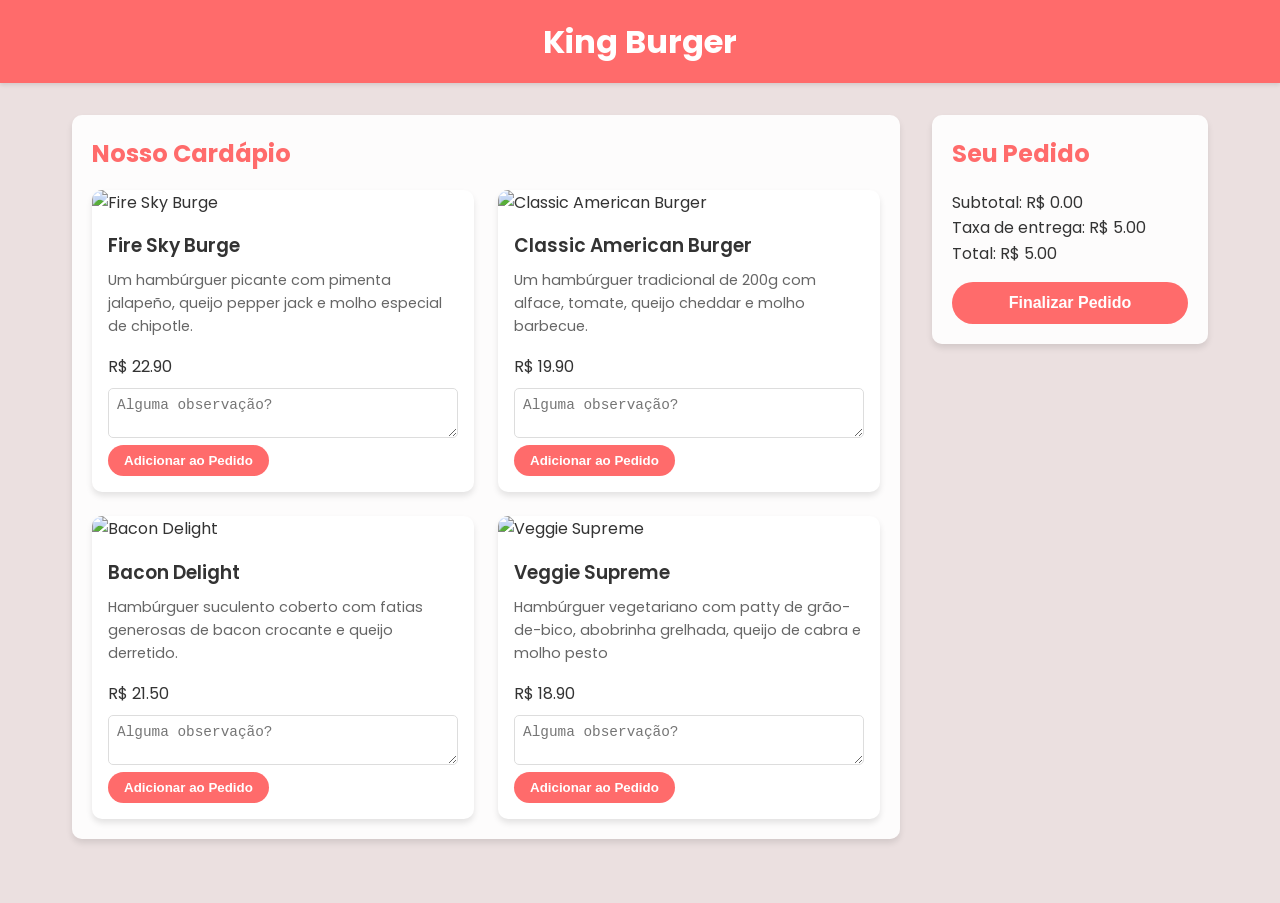
==== index.html @ a8a8c972 "atualização" ====
<!DOCTYPE html>
<html lang="pt-BR">
<head>
    <meta charset="UTF-8">
    <meta name="viewport" content="width=device-width, initial-scale=1.0">
    <title>King Burger - A melhor hamburgueria do Rio de Janeiro</title>
    <link rel="stylesheet" href="styles.css">
    <link href="https://fonts.googleapis.com/css2?family=Poppins:wght@300;400;600&display=swap" rel="stylesheet">
</head>
<body>
    <header>
        <h1>King Burger</h1>
    </header>
    <div class="container">
        <main>
            <section id="menu">
                <h2>Nosso Cardápio</h2>
                <div id="lanche-lista">
                    
                </div>
            </section>
        </main>
        <aside>
            <section id="pedido">
                <h2>Seu Pedido</h2>
                <ul id="pedido-lista"></ul>
                <p>Subtotal: R$ <span id="subtotal">0.00</span></p>
                <p>Taxa de entrega: R$ 5.00</p>
                <p>Total: R$ <span id="total">0.00</span></p>
                <button id="finalizar-pedido">Finalizar Pedido</button>
            </section>
        </aside>
    </div>

    <div id="modal" class="modal">
        <div class="modal-content">
            <h2>Confirmar Pedido</h2>
            <div id="modal-pedido-lista"></div>
            <p>Subtotal: R$ <span id="modal-subtotal">0.00</span></p>
            <p>Taxa de entrega: R$ 5.00</p>
            <p>Total: R$ <span id="modal-total">0.00</span></p>
    
            <label for="endereco">Endereço de Entrega:</label>
            <input type="text" id="endereco" class="modal-input">
    
            <label>Forma de Pagamento:</label>
            <div class="modal-radio-group">
                <label>
                    <input type="radio" name="forma-pagamento" value="Dinheiro" checked>
                    Dinheiro
                </label>
                <label>
                    <input type="radio" name="forma-pagamento" value="Cartão de Crédito">
                    Cartão de Crédito
                </label>
                <label>
                    <input type="radio" name="forma-pagamento" value="Cartão de Débito">
                    Cartão de Débito
                </label>
            </div>
    
            <button id="confirmar-pedido" class="modal-button">Confirmar e Enviar</button>
            <button id="cancelar-pedido" class="modal-button">Cancelar</button>
        </div>
    </div>

    <script src="script.js"></script>
</body>
</html>
---- styles.css ----
:root {
    --primary-color: #ff6b6b;
    --secondary-color: #ff5252;
    --bg-color: #f9f9f9;
    --text-color: #333;
    --light-text-color: #666;
    --button-radius: 25px;
    --shadow: 0 4px 6px rgba(0,0,0,0.1);
}

* {
    box-sizing: border-box;
    margin: 0;
    padding: 0;
}

body {
    font-family: 'Poppins', sans-serif;
    line-height: 1.6;
    background-color: #e4d4d4b6;
    color: var(--text-color);
    background-image: url("https://img.freepik.com/fotos-gratis/saboroso-hamburguer-de-carne-com-queijo-e-salada-de-frente-no-fundo-escuro_140725-89595.jpg");
    background-repeat: no-repeat;
    background-size: cover;
    background-position: center;
    background-attachment: fixed;
}

header {
    background-color: var(--primary-color);
    color: white;
    padding: 1rem;
    text-align: center;
    box-shadow: 0 2px 4px rgba(0,0,0,0.1);
}

.container {
    display: flex;
    max-width: 1200px;
    margin: 0 auto;
    padding: 2rem;
}

main {
    flex: 3;
    margin-right: 2rem;
}

aside {
    flex: 1;
}

#menu, #pedido {
    background-color: rgba(255, 255, 255, 0.9);
    border-radius: 10px;
    box-shadow: var(--shadow);
    padding: 20px;
    margin-bottom: 2rem;
}

h2 {
    margin-bottom: 1rem;
    color: var(--primary-color);
}

#lanche-lista {
    display: grid;
    grid-template-columns: repeat(auto-fit, minmax(250px, 1fr));
    gap: 1.5rem;
}

.lanche-item {
    background-color: white;
    border-radius: 10px;
    overflow: hidden;
    box-shadow: var(--shadow);
    transition: transform 0.3s ease;
}

.lanche-item:hover {
    transform: translateY(-5px);
}

.lanche-imagem {
    width: 100%;
    height: 200px;
    object-fit: cover;
}

.lanche-info {
    padding: 1rem;
}

.lanche-nome {
    font-weight: 600;
    margin-bottom: 0.5rem;
}

.lanche-descricao {
    font-size: 0.9rem;
    color: var(--light-text-color);
    margin-bottom: 1rem;
}

.lanche-obs {
    width: 100%;
    padding: 0.5rem;
    margin-top: 0.5rem;
    border: 1px solid #ddd;
    border-radius: 5px;
    font-size: 0.9rem;
}

button {
    background-color: var(--primary-color);
    border: none;
    color: white;
    cursor: pointer;
    padding: 0.5rem 1rem;
    border-radius: var(--button-radius);
    font-weight: 600;
    transition: background-color 0.3s ease;
}

button:hover {
    background-color: rgb(11, 124, 11);
}

button:active {
    background-color: #8f8f00; 
    box-shadow: inset 0 0 5px rgba(0,0,0,0.5); 
}

#pedido-lista {
    list-style-type: none;
    margin-bottom: 1rem;
    padding: 0;
}

#pedido-lista li {
    background-color: white;
    margin-bottom: 0.5rem;
    padding: 0.5rem;
    border-radius: 5px;
    box-shadow: var(--shadow);
}

.pedido-item-obs {
    font-size: 0.8rem;
    color: var(--light-text-color);
    font-style: italic;
    margin-top: 0.3rem;
}

#finalizar-pedido {
    width: 100%;
    padding: 0.75rem;
    font-size: 1rem;
    margin-top: 1rem;
    background-color: var(--primary-color);
    color: white;
    border: none;
    border-radius: var(--button-radius);
    cursor: pointer;
    transition: background-color 0.3s ease;
}

#finalizar-pedido:hover {
    background-color: rgb(11, 124, 11);
}

#finalizar-pedido:active {
    background-color: #8f8f00; 
    box-shadow: inset 0 0 5px rgba(0,0,0,0.5); 
}

.pedido-item {
    display: flex;
    justify-content: space-between;
    align-items: center;
}

.remover-item {
    background-color: #ff4d4d;
    color: white;
    border: none;
    border-radius: 50%;
    width: 25px;
    height: 25px;
    font-size: 14px;
    cursor: pointer;
    display: flex;
    justify-content: center;
    align-items: center;
}

.remover-item:hover {
    background-color: #ff3333;
}

.modal {
    display: none;
    position: fixed;
    z-index: 1;
    left: 0;
    top: 0;
    width: 100%;
    height: 100%;
    overflow: auto;
    background-color: rgba(0,0,0,0.4);
    animation: fadeIn 0.3s ease;
}

@keyframes fadeIn {
    from { opacity: 0; }
    to { opacity: 1; }
}

.modal-content {
    background-color: #fefefe;
    margin: 15% auto;
    padding: 20px;
    border: 1px solid #888;
    width: 80%;
    max-width: 600px;
    border-radius: 10px;
    box-shadow: 0 4px 8px rgba(0, 0, 0, 0.2);
}

#endereco {
    width: 100%;
    padding: 0.5rem;
    margin: 1rem 0;
    border: 1px solid #ddd;
    border-radius: 5px;
}

.modal-radio-group {
    display: flex;
    flex-direction: column;
    margin: 1rem 0;
}

.modal-radio-group label {
    margin-bottom: 0.5rem;
}

.modal-button {
    width: 100%;
    padding: 0.75rem;
    margin-top: 1rem;
    font-size: 1rem;
    border: none;
    border-radius: 5px;
    cursor: pointer;
}

#confirmar-pedido {
    background-color: #4CAF50;
    color: white;
}

#cancelar-pedido {
    background-color: #f44336;
    color: white;
}

#confirmar-pedido:hover {
    background-color: #45a049;
}

#cancelar-pedido:hover {
    background-color: #e41f1f;
}

#modal-pedido-lista {
    margin-bottom: 1rem;
}

#confirmar-pedido, #cancelar-pedido {
    margin-top: 1rem;
}

@media (max-width: 768px) {
    .container {
        flex-direction: column;
    }

    main, aside {
        width: 100%;
        margin-right: 0;
    }

    #menu, #pedido {
        margin-bottom: 1rem;
    }
}
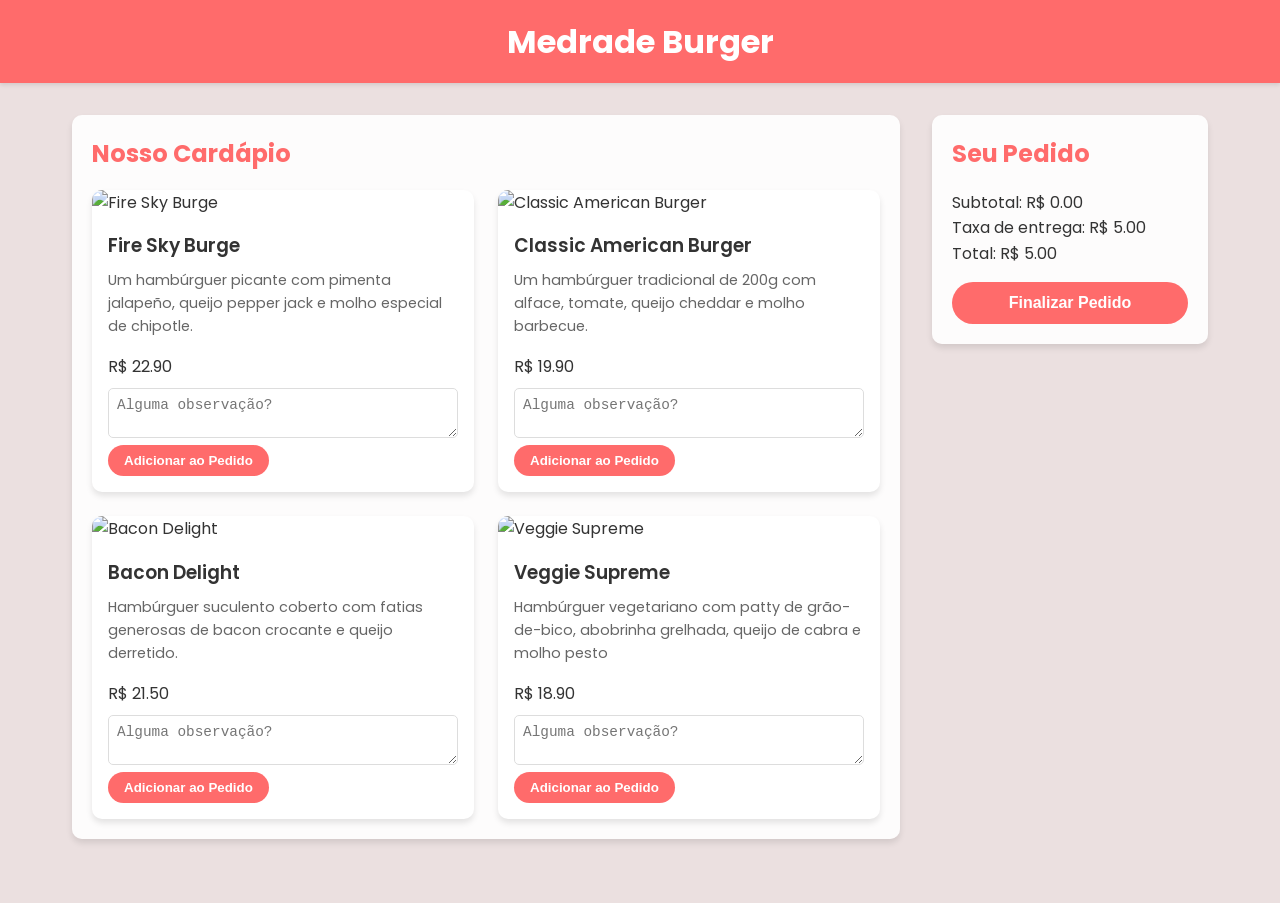
==== commit 89db6436: "atualizacão" ====
--- a/index.html
+++ b/index.html
@@ -3,13 +3,13 @@
 <head>
     <meta charset="UTF-8">
     <meta name="viewport" content="width=device-width, initial-scale=1.0">
-    <title>King Burger - A melhor hamburgueria do Rio de Janeiro</title>
+    <title>King Burger - A melhor hamburgueria de Aguas Lindas de Goias</title>
     <link rel="stylesheet" href="styles.css">
     <link href="https://fonts.googleapis.com/css2?family=Poppins:wght@300;400;600&display=swap" rel="stylesheet">
 </head>
 <body>
     <header>
-        <h1>King Burger</h1>
+        <h1>Medrade Burger</h1>
     </header>
     <div class="container">
         <main>
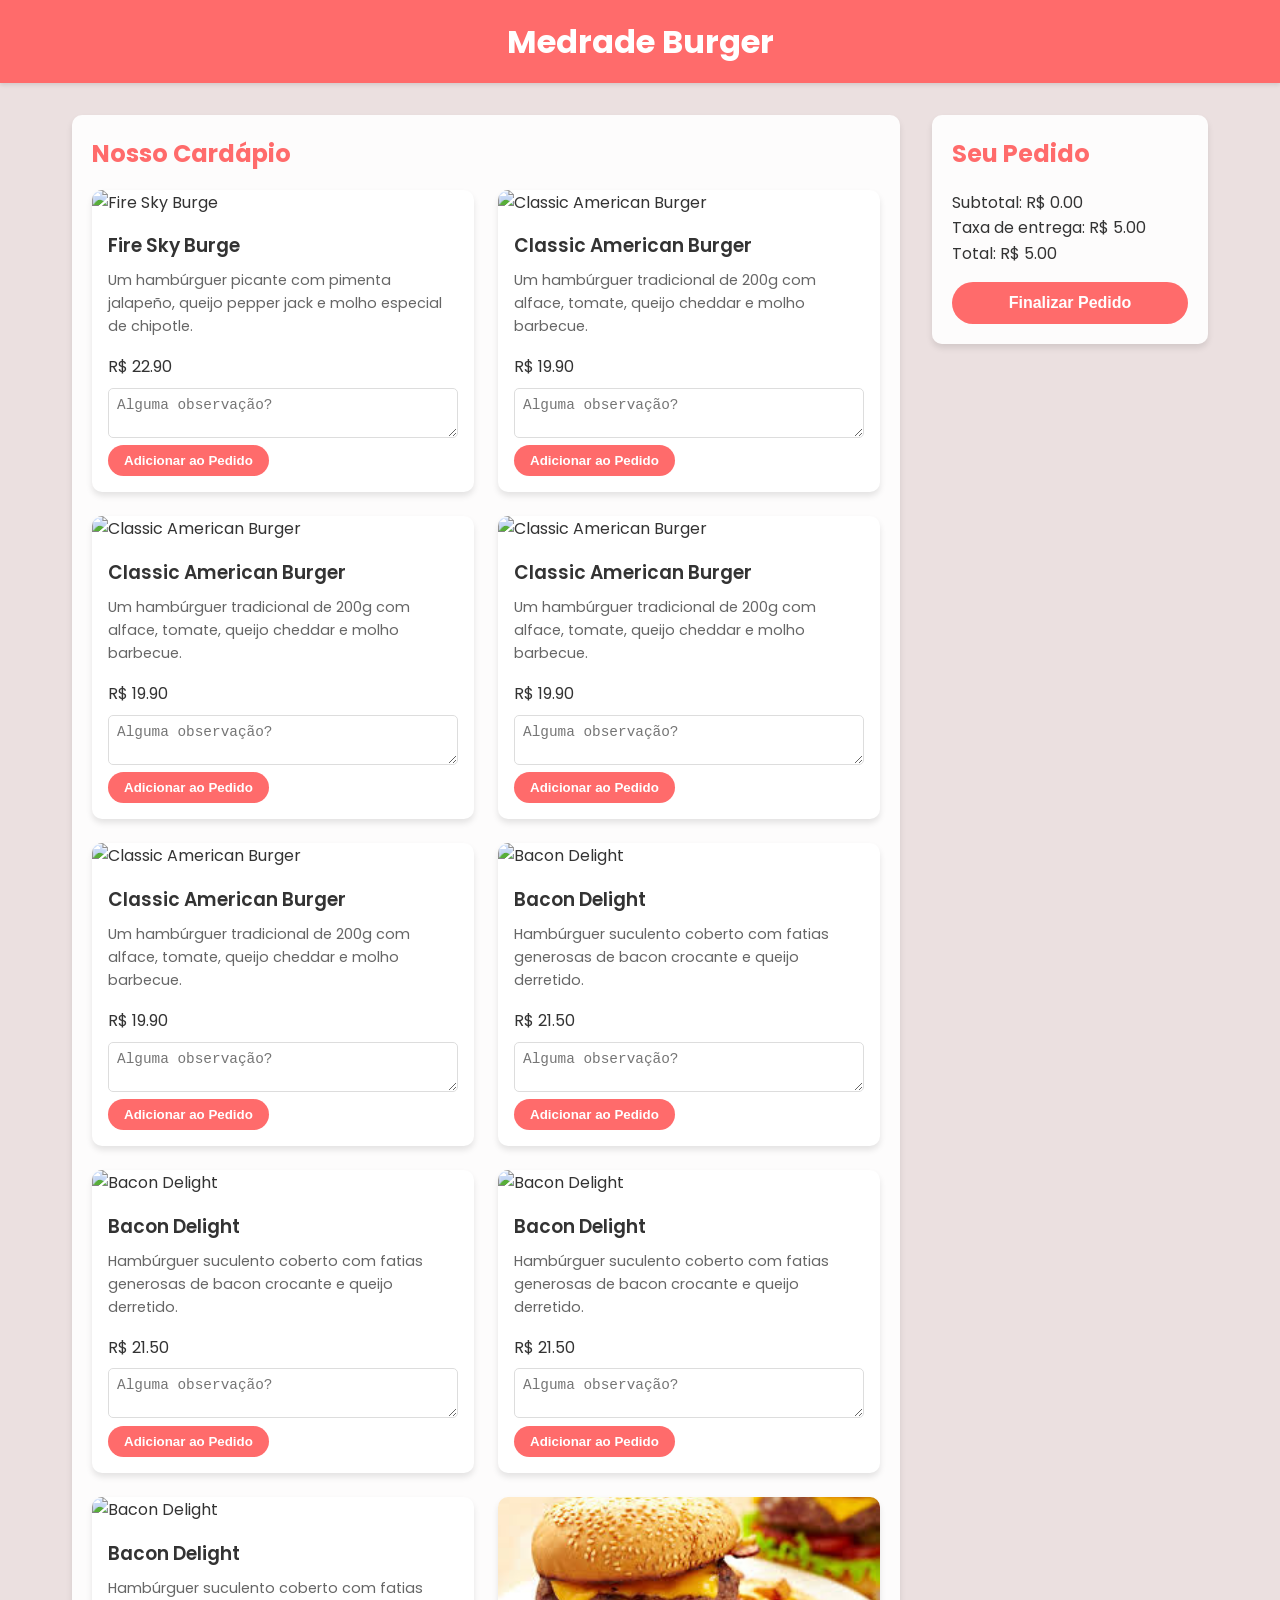
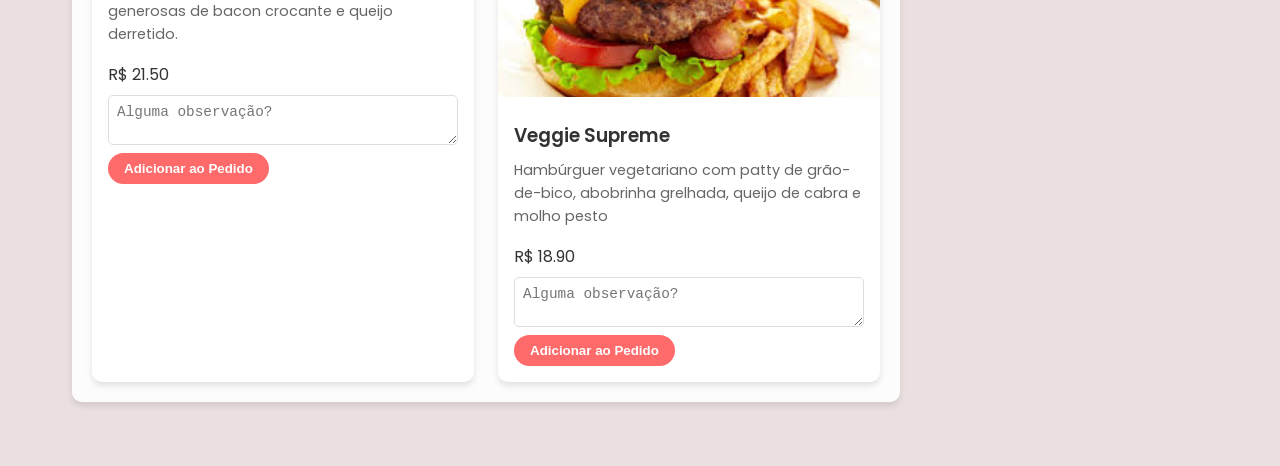
==== commit 4b879920: "atualização" ====
--- a/index.html
+++ b/index.html
@@ -3,7 +3,7 @@
 <head>
     <meta charset="UTF-8">
     <meta name="viewport" content="width=device-width, initial-scale=1.0">
-    <title>King Burger - A melhor hamburgueria de Aguas Lindas de Goias</title>
+    <title>Medrade Burger - A melhor hamburgueria de Aguas Lindas de Goias</title>
     <link rel="stylesheet" href="styles.css">
     <link href="https://fonts.googleapis.com/css2?family=Poppins:wght@300;400;600&display=swap" rel="stylesheet">
 </head>
